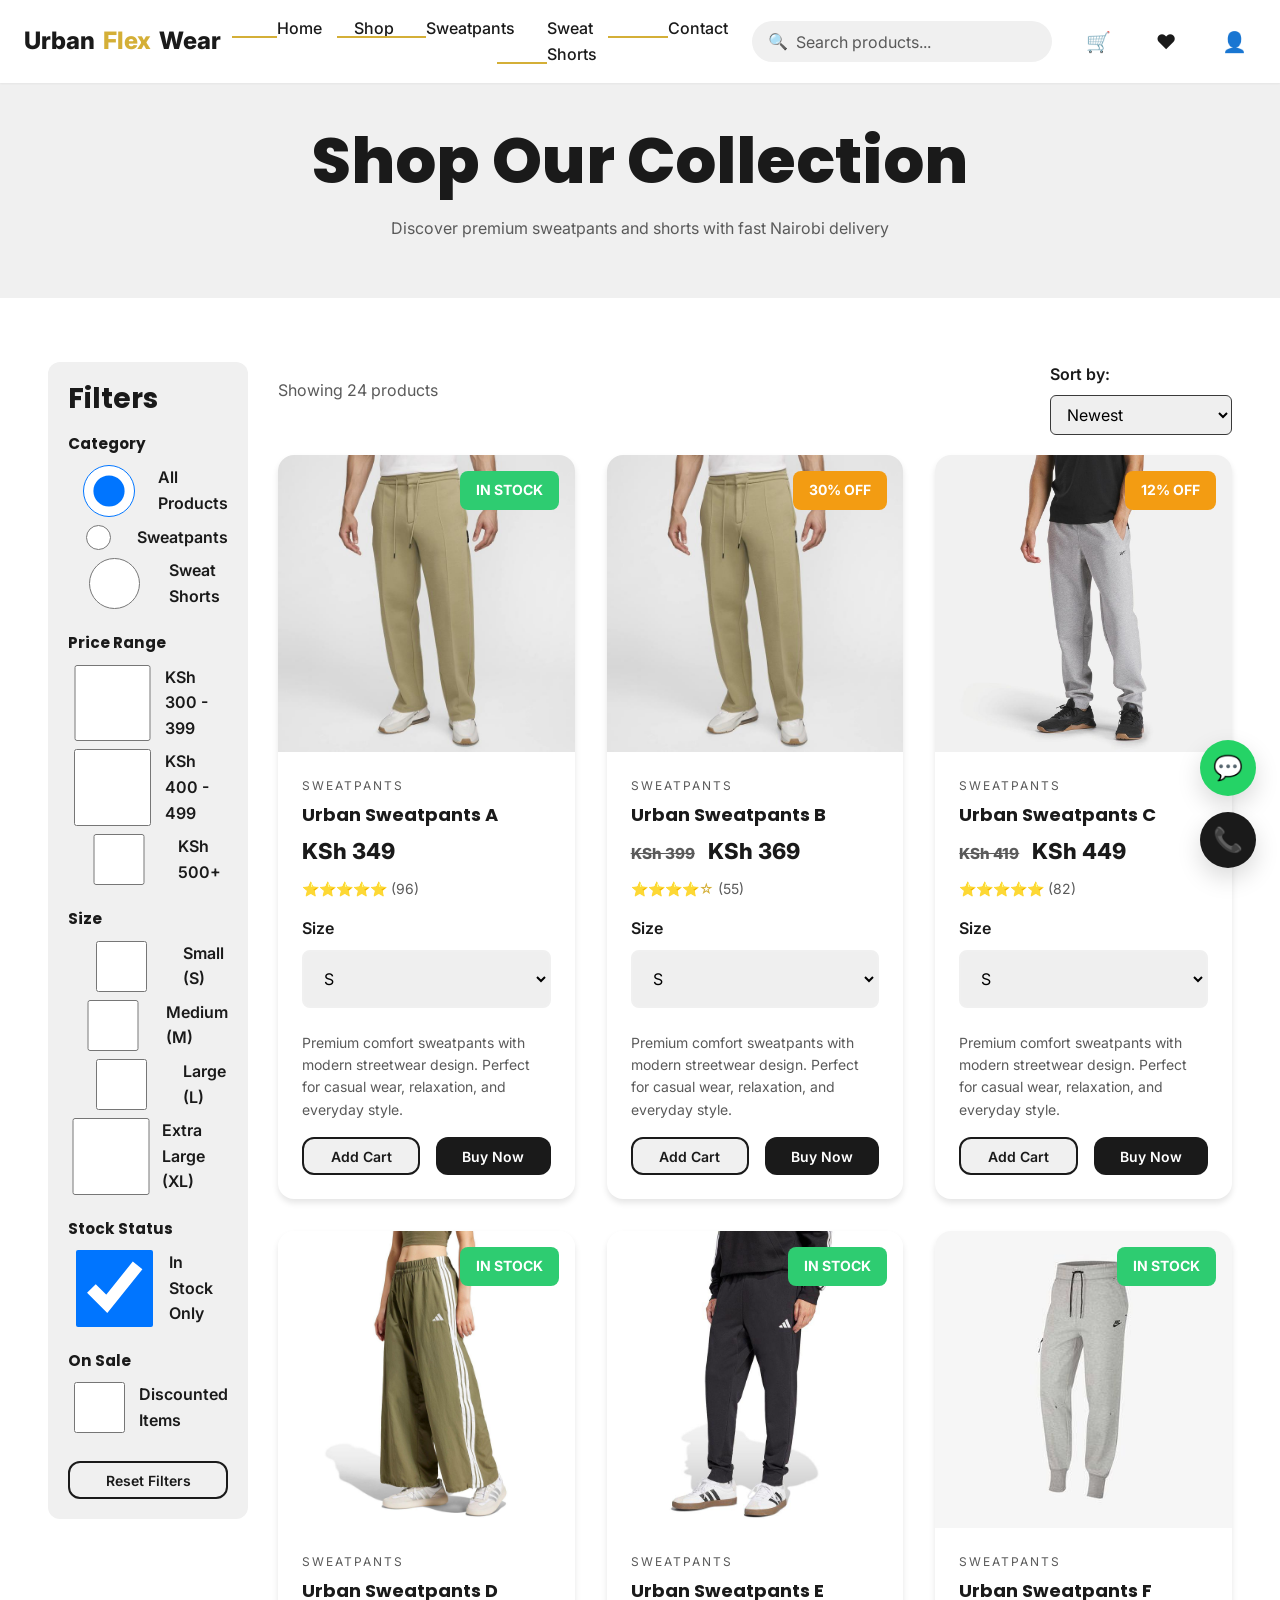
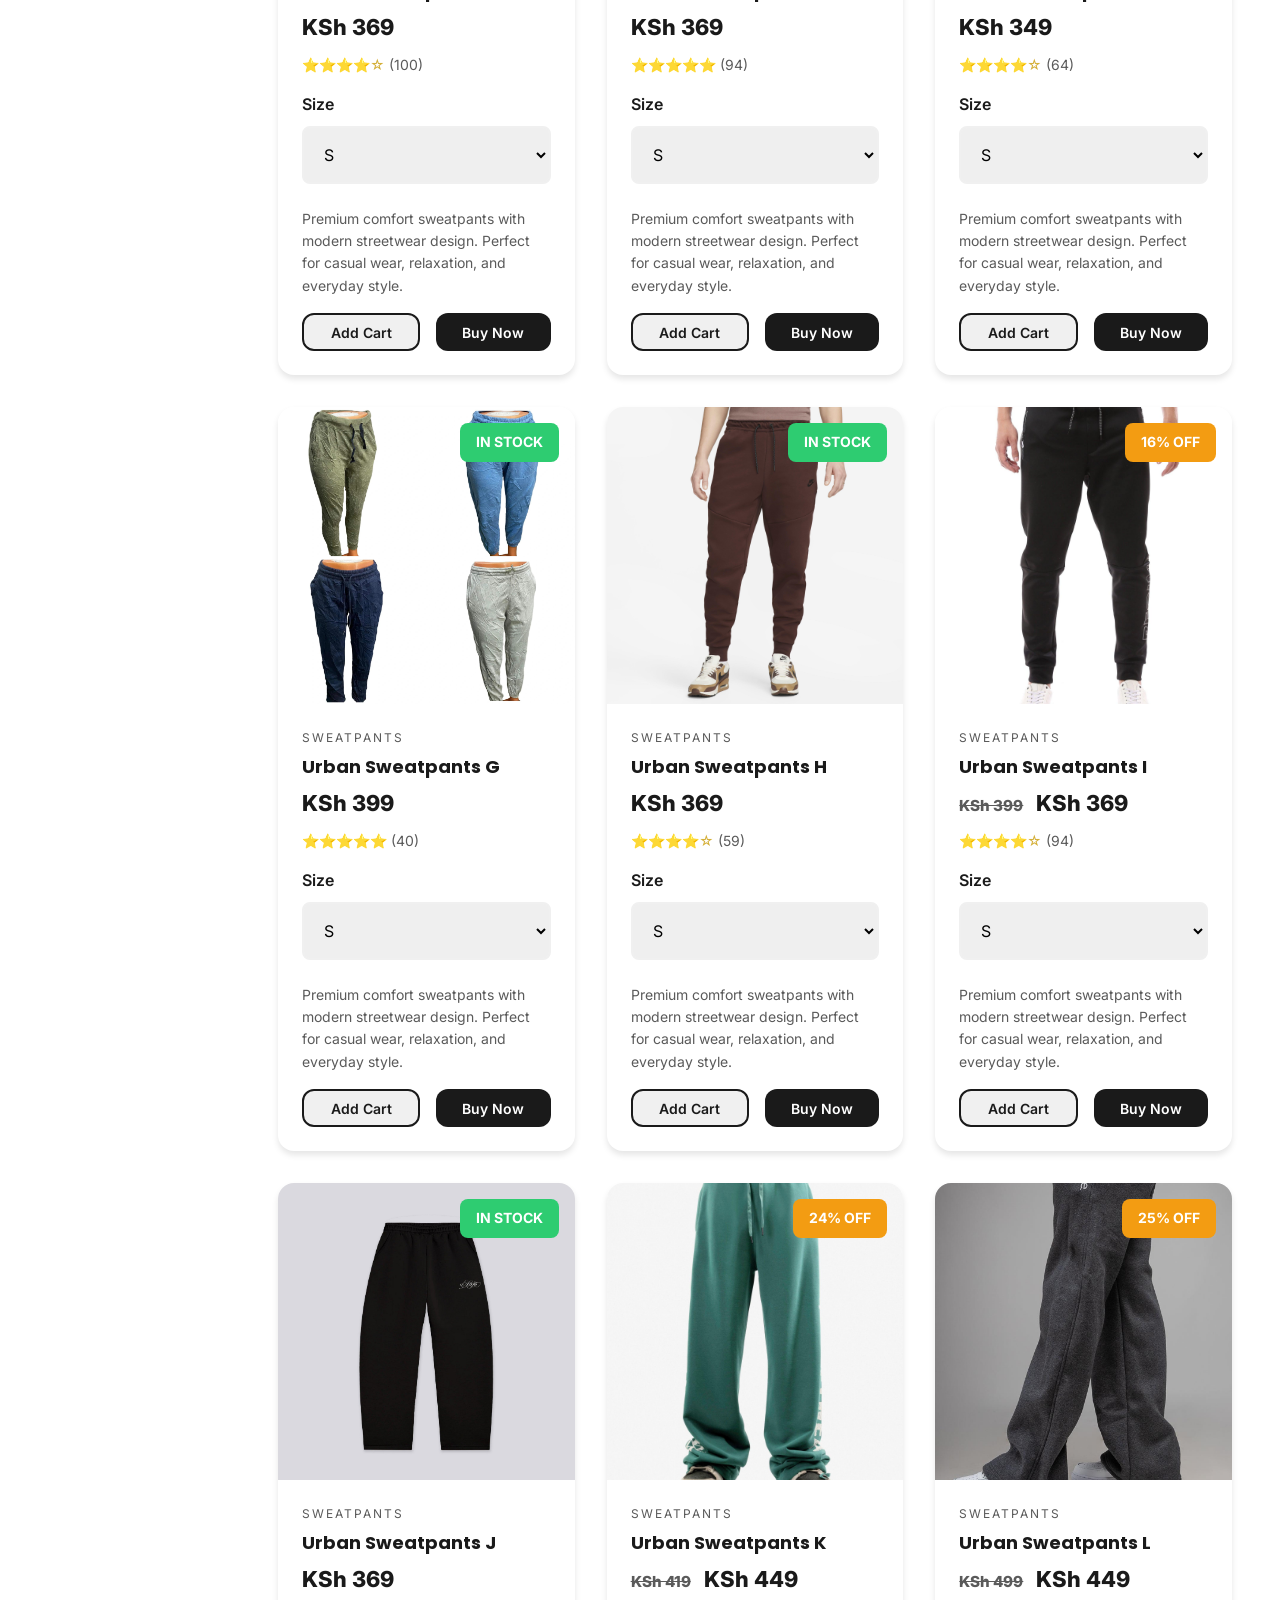
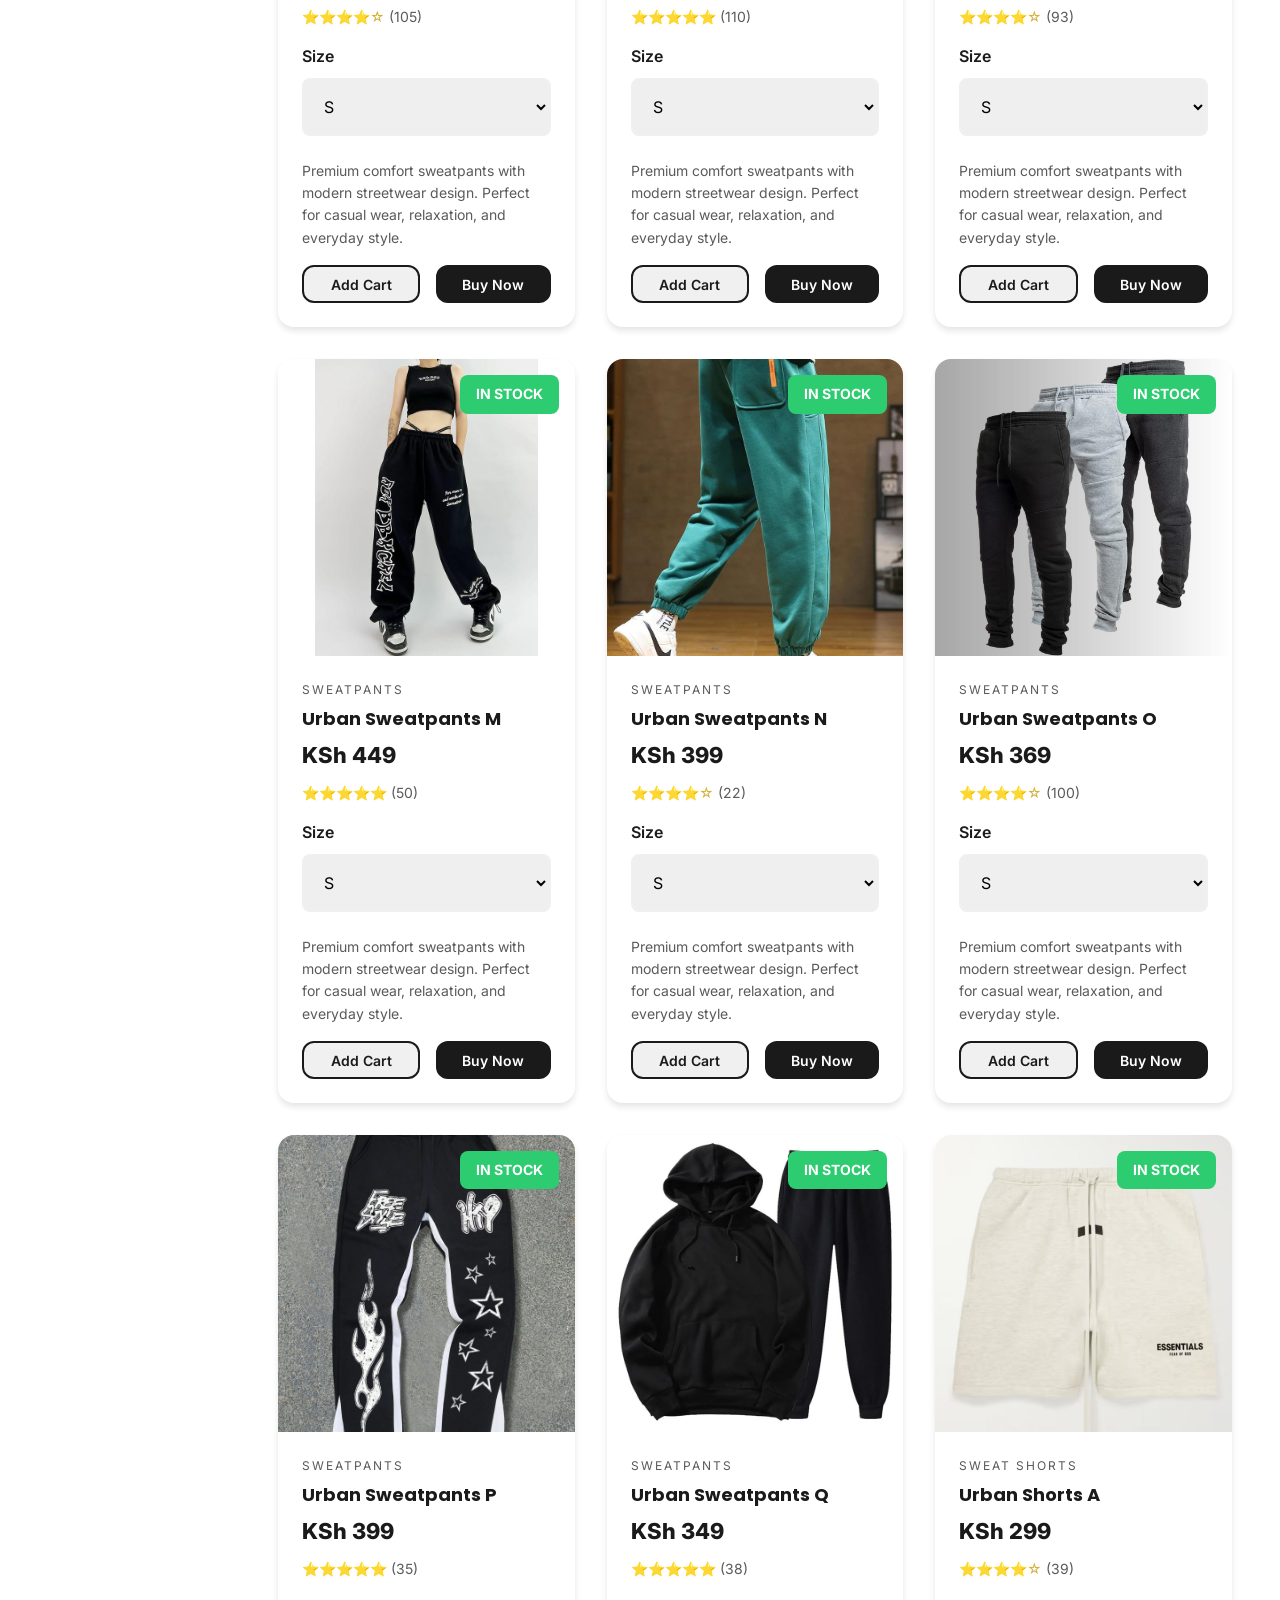
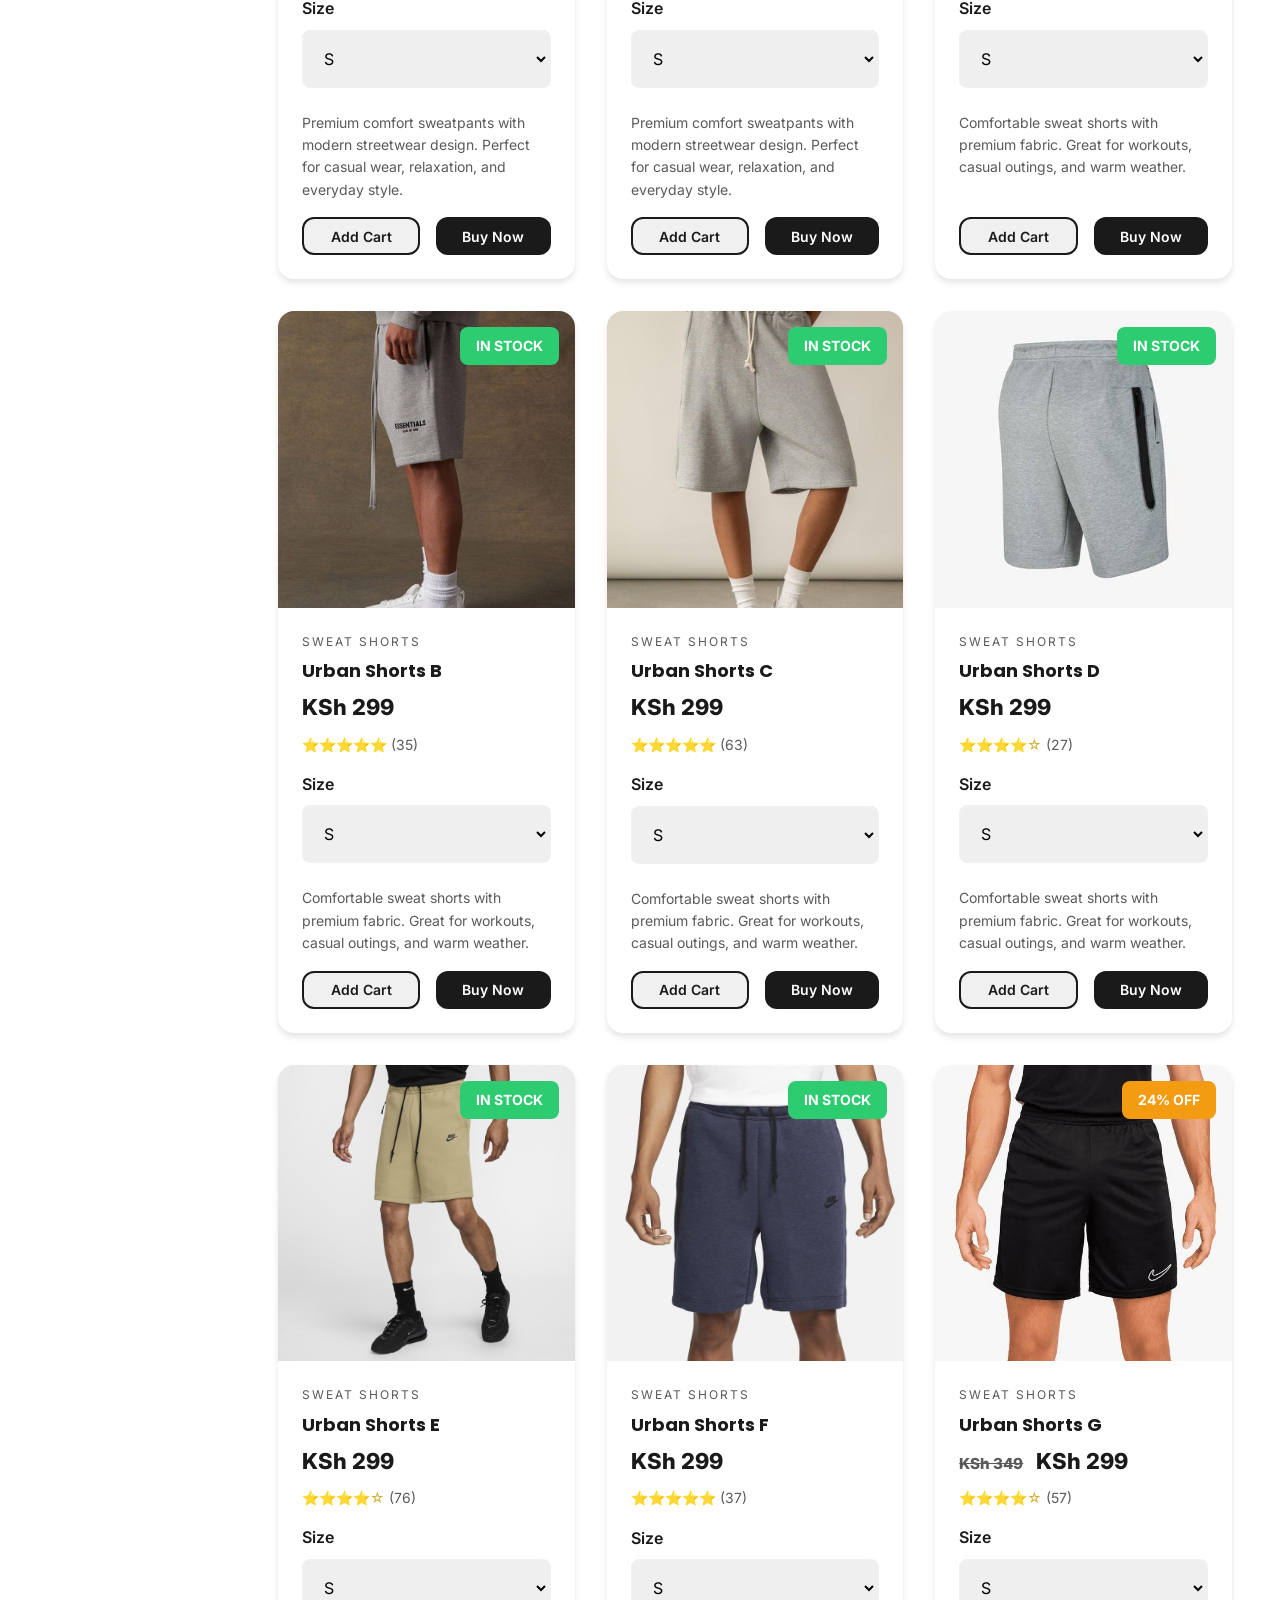
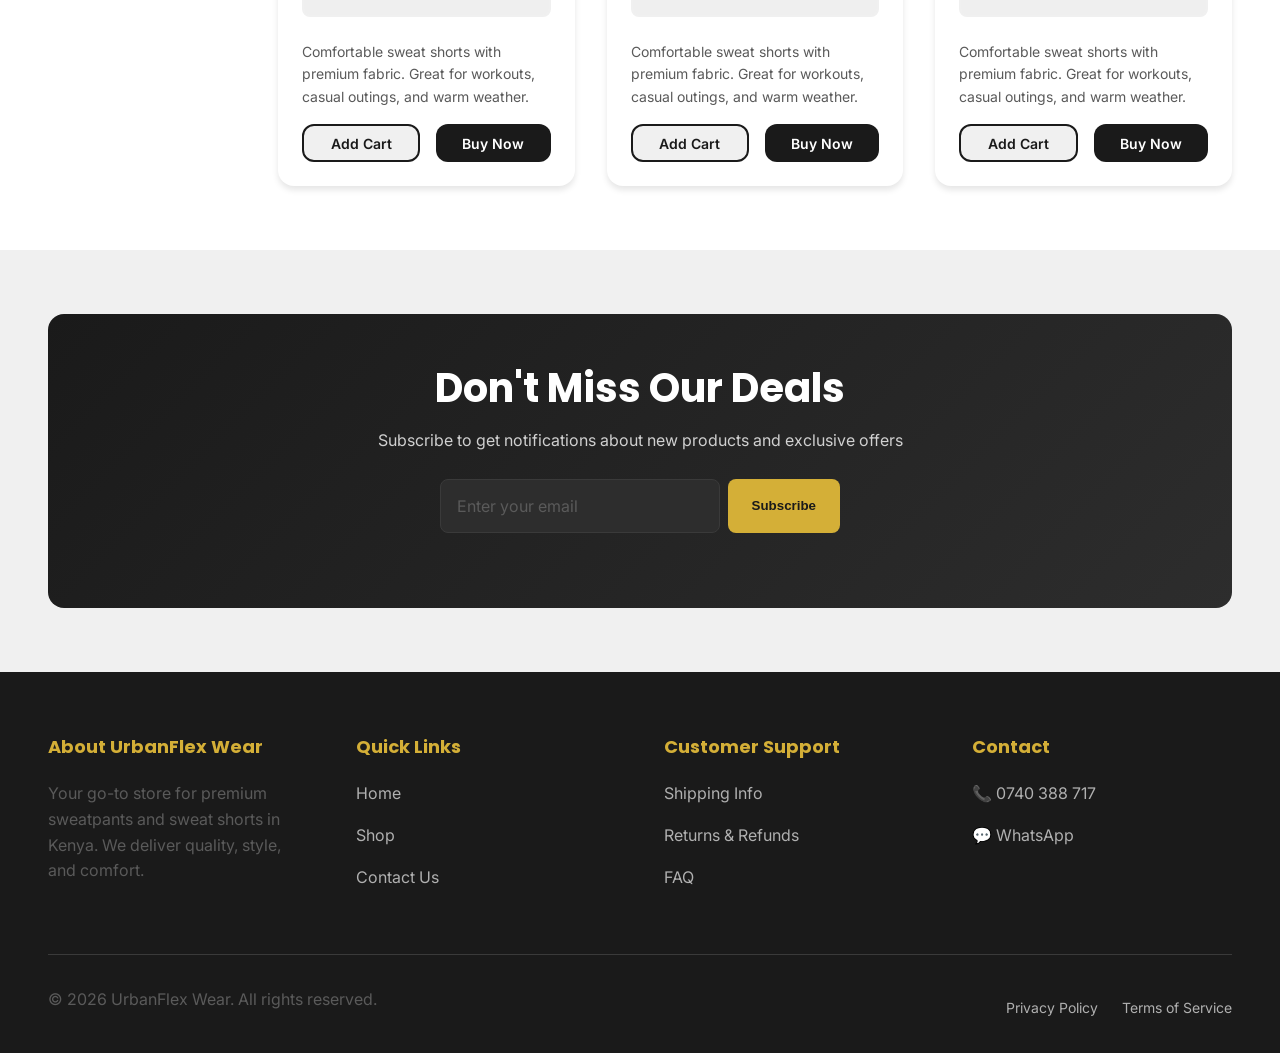
==== shop.html @ 881dc5fa "Add files via upload" ====
<!DOCTYPE html>
<html lang="en">
<head>
    <meta charset="UTF-8">
    <meta name="viewport" content="width=device-width, initial-scale=1.0">
    <title>Shop - Sweatpants & Shorts | UrbanFlex Wear Kenya</title>
    <meta name="description" content="Browse our complete collection of sweatpants and sweat shorts. Filter by category, size, and price. Fast delivery in Kenya.">
    <meta name="keywords" content="buy sweatpants Kenya, sweat shorts shop, streetwear collection, affordable clothing Kenya">
    <link rel="stylesheet" href="assets/css/main.css">
    <link rel="canonical" href="https://urbanflexwear.com/shop">
</head>
<body>
    <!-- Navigation -->
    <nav>
        <div class="navbar">
            <a href="index.html" class="logo">Urban<span>Flex</span> Wear</a>
            <ul class="nav-links">
                <li><a href="index.html">Home</a></li>
                <li><a href="shop.html" class="active">Shop</a></li>
                <li><a href="shop.html?category=sweatpants">Sweatpants</a></li>
                <li><a href="shop.html?category=shorts">Sweat Shorts</a></li>
                <li><a href="contact.html">Contact</a></li>
            </ul>
            
            <div class="search-bar">
                <span>🔍</span>
                <input type="search" placeholder="Search products..." aria-label="Search products">
            </div>
            
            <div class="nav-icons">
                <div class="nav-icon cart-icon" title="Shopping Cart">
                    🛒
                    <span class="nav-badge" style="display: none;">0</span>
                </div>
                <div class="nav-icon">❤️</div>
                <div class="nav-icon">👤</div>
            </div>
            
            <div class="hamburger">
                <span></span>
                <span></span>
                <span></span>
            </div>
        </div>
    </nav>

    <!-- Shop Header -->
    <section style="background-color: var(--light-grey); padding: 40px 0; text-align: center;">
        <div class="container">
            <h1>Shop Our Collection</h1>
            <p style="margin-top: 10px; color: var(--medium-grey);">Discover premium sweatpants and shorts with fast Nairobi delivery</p>
        </div>
    </section>

    <!-- Shop Content -->
    <section class="section">
        <div class="container">
            <div style="display: grid; grid-template-columns: 200px 1fr; gap: 30px;">
                <!-- Filters Sidebar -->
                <aside style="background-color: var(--light-grey); padding: 20px; border-radius: 12px; height: fit-content; position: sticky; top: 80px;">
                    <h3 style="margin-bottom: 20px;">Filters</h3>

                    <!-- Category Filter -->
                    <div style="margin-bottom: 25px;">
                        <h4 style="font-size: 0.95rem; margin-bottom: 12px;">Category</h4>
                        <label style="display: flex; margin-bottom: 8px; cursor: pointer;">
                            <input type="radio" name="category" value="all" checked> 
                            <span style="margin-left: 8px;">All Products</span>
                        </label>
                        <label style="display: flex; margin-bottom: 8px; cursor: pointer;">
                            <input type="radio" name="category" value="sweatpants"> 
                            <span style="margin-left: 8px;">Sweatpants</span>
                        </label>
                        <label style="display: flex; cursor: pointer;">
                            <input type="radio" name="category" value="shorts"> 
                            <span style="margin-left: 8px;">Sweat Shorts</span>
                        </label>
                    </div>

                    <!-- Price Filter -->
                    <div style="margin-bottom: 25px;">
                        <h4 style="font-size: 0.95rem; margin-bottom: 12px;">Price Range</h4>
                        <label style="display: flex; margin-bottom: 8px; cursor: pointer;">
                            <input type="checkbox" name="price" value="300-399"> 
                            <span style="margin-left: 8px;">KSh 300 - 399</span>
                        </label>
                        <label style="display: flex; margin-bottom: 8px; cursor: pointer;">
                            <input type="checkbox" name="price" value="400-499"> 
                            <span style="margin-left: 8px;">KSh 400 - 499</span>
                        </label>
                        <label style="display: flex; cursor: pointer;">
                            <input type="checkbox" name="price" value="500+"> 
                            <span style="margin-left: 8px;">KSh 500+</span>
                        </label>
                    </div>

                    <!-- Size Filter -->
                    <div style="margin-bottom: 25px;">
                        <h4 style="font-size: 0.95rem; margin-bottom: 12px;">Size</h4>
                        <label style="display: flex; margin-bottom: 8px; cursor: pointer;">
                            <input type="checkbox" name="size" value="S"> 
                            <span style="margin-left: 8px;">Small (S)</span>
                        </label>
                        <label style="display: flex; margin-bottom: 8px; cursor: pointer;">
                            <input type="checkbox" name="size" value="M"> 
                            <span style="margin-left: 8px;">Medium (M)</span>
                        </label>
                        <label style="display: flex; margin-bottom: 8px; cursor: pointer;">
                            <input type="checkbox" name="size" value="L"> 
                            <span style="margin-left: 8px;">Large (L)</span>
                        </label>
                        <label style="display: flex; cursor: pointer;">
                            <input type="checkbox" name="size" value="XL"> 
                            <span style="margin-left: 8px;">Extra Large (XL)</span>
                        </label>
                    </div>

                    <!-- Stock Filter -->
                    <div style="margin-bottom: 25px;">
                        <h4 style="font-size: 0.95rem; margin-bottom: 12px;">Stock Status</h4>
                        <label style="display: flex; cursor: pointer;">
                            <input type="checkbox" name="stock" value="in-stock" checked> 
                            <span style="margin-left: 8px;">In Stock Only</span>
                        </label>
                    </div>

                    <!-- Discount Filter -->
                    <div>
                        <h4 style="font-size: 0.95rem; margin-bottom: 12px;">On Sale</h4>
                        <label style="display: flex; cursor: pointer;">
                            <input type="checkbox" name="discount" value="on-sale"> 
                            <span style="margin-left: 8px;">Discounted Items</span>
                        </label>
                    </div>

                    <button onclick="resetFilters()" class="btn btn-secondary btn-small" style="width: 100%; margin-top: 20px;">Reset Filters</button>
                </aside>

                <!-- Products Grid -->
                <div>
                    <!-- Sort Options -->
                    <div style="display: flex; justify-content: space-between; align-items: center; margin-bottom: 20px; flex-wrap: wrap; gap: 15px;">
                        <div>
                            <p id="product-count" style="color: var(--medium-grey);">Showing all products</p>
                        </div>
                        <div>
                            <label style="margin-right: 10px;">Sort by:</label>
                            <select onchange="sortProducts(this.value)" style="padding: 8px 12px; border: 1px solid var(--dark-grey); border-radius: 6px;">
                                <option value="newest">Newest</option>
                                <option value="price-low">Price: Low to High</option>
                                <option value="price-high">Price: High to Low</option>
                                <option value="popular">Most Popular</option>
                                <option value="rating">Top Rated</option>
                            </select>
                        </div>
                    </div>

                    <!-- Products Display -->
                    <div id="products-grid" class="grid grid-3"></div>
                </div>
            </div>
        </div>
    </section>

    <!-- Newsletter Section -->
    <section class="section" style="background-color: var(--light-grey);">
        <div class="container">
            <div style="background: linear-gradient(135deg, #1a1a1a 0%, #2d2d2d 100%); color: white; padding: 50px; border-radius: 16px; text-align: center;">
                <h2>Don't Miss Our Deals</h2>
                <p style="color: #d0d0d0; margin-top: 10px;">Subscribe to get notifications about new products and exclusive offers</p>
                <form class="newsletter-form" style="max-width: 400px; margin: 25px auto;" onsubmit="handleNewsletterShop(event)">
                    <input type="email" placeholder="Enter your email" required>
                    <button type="submit">Subscribe</button>
                </form>
            </div>
        </div>
    </section>

    <!-- Footer -->
    <footer>
        <div class="container">
            <div class="footer-content">
                <div class="footer-section">
                    <h4>About UrbanFlex Wear</h4>
                    <p>Your go-to store for premium sweatpants and sweat shorts in Kenya. We deliver quality, style, and comfort.</p>
                </div>
                <div class="footer-section">
                    <h4>Quick Links</h4>
                    <ul>
                        <li><a href="index.html">Home</a></li>
                        <li><a href="shop.html">Shop</a></li>
                        <li><a href="contact.html">Contact Us</a></li>
                    </ul>
                </div>
                <div class="footer-section">
                    <h4>Customer Support</h4>
                    <ul>
                        <li><a href="#">Shipping Info</a></li>
                        <li><a href="#">Returns & Refunds</a></li>
                        <li><a href="#">FAQ</a></li>
                    </ul>
                </div>
                <div class="footer-section">
                    <h4>Contact</h4>
                    <p><a href="tel:+254740388717">📞 0740 388 717</a></p>
                    <p><a href="https://wa.me/254740388717">💬 WhatsApp</a></p>
                </div>
            </div>

            <div class="footer-bottom">
                <p>&copy; 2026 UrbanFlex Wear. All rights reserved.</p>
                <div class="footer-links">
                    <a href="#">Privacy Policy</a>
                    <a href="#">Terms of Service</a>
                </div>
            </div>
        </div>
    </footer>

    <!-- Floating Buttons -->
    <div class="floating-buttons">
        <a href="https://wa.me/254740388717?text=Hi UrbanFlex Wear!" class="floating-btn floating-btn-whatsapp" title="Chat on WhatsApp">💬</a>
        <a href="tel:+254740388717" class="floating-btn floating-btn-call" title="Call Us">📞</a>
    </div>

    <script src="assets/js/app.js"></script>
    <script src="assets/js/shop.js"></script>
</body>
</html>
---- assets/css/main.css ----
/* ====================================
   UrbanFlex Wear - Main Stylesheet
   ==================================== */

@import url('https://fonts.googleapis.com/css2?family=Inter:wght@400;500;600;700;800&family=Poppins:wght@400;500;600;700;800&display=swap');

:root {
    /* Colors */
    --primary-black: #1a1a1a;
    --secondary-black: #2d2d2d;
    --accent-black: #0a0a0a;
    --dark-grey: #3a3a3a;
    --medium-grey: #5a5a5a;
    --light-grey: #f0f0f0;
    --white: #ffffff;
    --accent-gold: #d4af37;
    --success-green: #2ecc71;
    --error-red: #e74c3c;
    --warning-orange: #f39c12;
    
    /* Spacing */
    --spacing-xs: 0.25rem;
    --spacing-sm: 0.5rem;
    --spacing-md: 1rem;
    --spacing-lg: 1.5rem;
    --spacing-xl: 2rem;
    --spacing-2xl: 3rem;
    --spacing-3xl: 4rem;
    
    /* Border Radius */
    --radius-sm: 4px;
    --radius-md: 8px;
    --radius-lg: 12px;
    --radius-xl: 16px;
    --radius-full: 9999px;
    
    /* Transitions */
    --transition-fast: 150ms cubic-bezier(0.4, 0, 0.2, 1);
    --transition-normal: 300ms cubic-bezier(0.4, 0, 0.2, 1);
    --transition-slow: 500ms cubic-bezier(0.4, 0, 0.2, 1);
    
    /* Shadows */
    --shadow-sm: 0 1px 2px rgba(0, 0, 0, 0.05);
    --shadow-md: 0 4px 6px rgba(0, 0, 0, 0.1);
    --shadow-lg: 0 10px 25px rgba(0, 0, 0, 0.15);
    --shadow-xl: 0 20px 40px rgba(0, 0, 0, 0.2);
}

/* ====================================
   Global Styles
   ==================================== */

* {
    margin: 0;
    padding: 0;
    box-sizing: border-box;
}

html {
    scroll-behavior: smooth;
    font-size: 16px;
}

body {
    font-family: 'Inter', sans-serif;
    color: var(--primary-black);
    background-color: var(--white);
    line-height: 1.6;
    overflow-x: hidden;
}

/* ====================================
   Typography
   ==================================== */

h1, h2, h3, h4, h5, h6 {
    font-family: 'Poppins', sans-serif;
    font-weight: 700;
    line-height: 1.2;
    margin-bottom: var(--spacing-md);
}

h1 {
    font-size: clamp(2rem, 5vw, 4rem);
    font-weight: 800;
}

h2 {
    font-size: clamp(1.75rem, 4vw, 2.5rem);
}

h3 {
    font-size: clamp(1.25rem, 3vw, 1.75rem);
}

h4 {
    font-size: 1.125rem;
}

p {
    margin-bottom: var(--spacing-md);
    color: var(--medium-grey);
}

a {
    color: var(--primary-black);
    text-decoration: none;
    transition: color var(--transition-fast);
}

a:hover {
    color: var(--accent-gold);
}

/* ====================================
   Buttons
   ==================================== */

.btn {
    display: inline-flex;
    align-items: center;
    justify-content: center;
    gap: var(--spacing-sm);
    padding: var(--spacing-md) var(--spacing-lg);
    border: none;
    border-radius: var(--radius-lg);
    font-family: inherit;
    font-size: 0.95rem;
    font-weight: 600;
    cursor: pointer;
    transition: all var(--transition-normal);
    text-decoration: none;
    white-space: nowrap;
    min-height: 44px;
}

.btn-primary {
    background-color: var(--primary-black);
    color: var(--white);
}

.btn-primary:hover {
    background-color: var(--accent-black);
    transform: translateY(-2px);
    box-shadow: var(--shadow-lg);
}

.btn-secondary {
    background-color: var(--light-grey);
    color: var(--primary-black);
    border: 2px solid var(--primary-black);
}

.btn-secondary:hover {
    background-color: var(--primary-black);
    color: var(--white);
}

.btn-outline {
    background-color: transparent;
    color: var(--primary-black);
    border: 2px solid var(--primary-black);
}

.btn-outline:hover {
    background-color: var(--primary-black);
    color: var(--white);
}

.btn-success {
    background-color: var(--success-green);
    color: var(--white);
}

.btn-success:hover {
    background-color: #27ae60;
    transform: translateY(-2px);
}

.btn-small {
    padding: var(--spacing-sm) var(--spacing-md);
    font-size: 0.875rem;
    min-height: 38px;
}

.btn-large {
    padding: var(--spacing-lg) var(--spacing-2xl);
    font-size: 1rem;
    min-height: 48px;
}

.btn:disabled {
    opacity: 0.5;
    cursor: not-allowed;
    transform: none !important;
}

/* ====================================
   Forms
   ==================================== */

.form-group {
    margin-bottom: var(--spacing-lg);
}

label {
    display: block;
    margin-bottom: var(--spacing-sm);
    font-weight: 600;
    color: var(--primary-black);
}

input, select, textarea {
    width: 100%;
    padding: var(--spacing-md);
    border: 2px solid var(--light-grey);
    border-radius: var(--radius-md);
    font-family: inherit;
    font-size: 1rem;
    transition: border-color var(--transition-fast);
}

input:focus, select:focus, textarea:focus {
    outline: none;
    border-color: var(--primary-black);
    box-shadow: 0 0 0 3px rgba(26, 26, 26, 0.1);
}

input::placeholder {
    color: var(--medium-grey);
}

/* ====================================
   Navigation
   ==================================== */

nav {
    background-color: var(--white);
    box-shadow: var(--shadow-sm);
    position: sticky;
    top: 0;
    z-index: 100;
}

.navbar {
    display: flex;
    align-items: center;
    justify-content: space-between;
    max-width: 1400px;
    margin: 0 auto;
    padding: var(--spacing-md) var(--spacing-lg);
    gap: var(--spacing-lg);
    position: relative;
}

.logo {
    font-size: 1.5rem;
    font-weight: 800;
    color: var(--primary-black);
    display: flex;
    align-items: center;
    gap: var(--spacing-sm);
    transition: transform var(--transition-fast);
}

.logo:hover {
    transform: scale(1.05);
}

.logo span {
    color: var(--accent-gold);
}

.nav-links {
    display: flex;
    gap: var(--spacing-xl);
    list-style: none;
    flex: 1;
    margin-left: var(--spacing-xl);
}

.nav-links a {
    font-weight: 500;
    position: relative;
    overflow: hidden;
}

.nav-links a::after {
    content: '';
    position: absolute;
    bottom: 0;
    left: -100%;
    width: 100%;
    height: 2px;
    background-color: var(--accent-gold);
    transition: left var(--transition-normal);
}

.nav-links a:hover::after,
.nav-links a.active::after {
    left: 0;
}

.nav-icons {
    display: flex;
    align-items: center;
    gap: var(--spacing-lg);
}

.nav-icon {
    position: relative;
    cursor: pointer;
    font-size: 1.25rem;
    display: flex;
    align-items: center;
    justify-content: center;
    width: 44px;
    height: 44px;
    border-radius: var(--radius-lg);
    transition: background-color var(--transition-fast);
}

.nav-icon:hover {
    background-color: var(--light-grey);
}

.nav-badge {
    position: absolute;
    top: -5px;
    right: -5px;
    background-color: var(--error-red);
    color: var(--white);
    font-size: 0.75rem;
    width: 20px;
    height: 20px;
    border-radius: 50%;
    display: flex;
    align-items: center;
    justify-content: center;
    font-weight: 700;
}

.search-bar {
    display: flex;
    align-items: center;
    background-color: var(--light-grey);
    border-radius: var(--radius-full);
    padding: var(--spacing-sm) var(--spacing-md);
    flex: 1;
    max-width: 300px;
    transition: background-color var(--transition-fast);
}

.search-bar:focus-within {
    background-color: #e8e8e8;
}

.search-bar input {
    background: none;
    border: none;
    flex: 1;
    padding: 0;
    margin-left: var(--spacing-sm);
}

.search-bar input:focus {
    box-shadow: none;
}

.hamburger {
    display: none;
    flex-direction: column;
    gap: 4px;
    cursor: pointer;
}

.hamburger span {
    width: 25px;
    height: 3px;
    background-color: var(--primary-black);
    border-radius: var(--radius-sm);
    transition: all var(--transition-normal);
}

.hamburger.active span:nth-child(1) {
    transform: rotate(45deg) translate(8px, 8px);
}

.hamburger.active span:nth-child(2) {
    opacity: 0;
}

.hamburger.active span:nth-child(3) {
    transform: rotate(-45deg) translate(8px, -8px);
}

/* ====================================
   Hero Section
   ==================================== */

.hero {
    background: linear-gradient(135deg, var(--primary-black) 0%, var(--secondary-black) 100%);
    color: var(--white);
    padding: var(--spacing-3xl) var(--spacing-lg);
    min-height: 600px;
    display: flex;
    align-items: center;
    justify-content: center;
    position: relative;
    overflow: hidden;
}

.hero::before {
    content: '';
    position: absolute;
    top: 0;
    left: 0;
    right: 0;
    bottom: 0;
    background: url('data:image/svg+xml,<svg xmlns="http://www.w3.org/2000/svg" viewBox="0 0 1200 600"><defs><pattern id="grid" width="40" height="40" patternUnits="userSpaceOnUse"><path d="M 40 0 L 0 0 0 40" fill="none" stroke="%23ffffff" stroke-width="0.5" opacity="0.1"/></pattern></defs><rect width="1200" height="600" fill="none"/><rect width="1200" height="600" fill="url(%23grid)"/></svg>');
    opacity: 0.1;
}

.hero-content {
    max-width: 800px;
    text-align: center;
    z-index: 2;
    animation: fadeInUp 0.8s ease-out;
}

.hero h1 {
    font-size: clamp(2.5rem, 6vw, 4.5rem);
    margin-bottom: var(--spacing-lg);
    color: var(--white);
}

.hero .accent {
    color: var(--accent-gold);
}

.hero p {
    font-size: 1.25rem;
    margin-bottom: var(--spacing-2xl);
    color: #d0d0d0;
}

.hero-buttons {
    display: flex;
    gap: var(--spacing-lg);
    justify-content: center;
    flex-wrap: wrap;
}

/* ====================================
   Container & Layout
   ==================================== */

.container {
    max-width: 1400px;
    margin: 0 auto;
    padding: 0 var(--spacing-lg);
}

.section {
    padding: var(--spacing-3xl) var(--spacing-lg);
}

.section-title {
    text-align: center;
    margin-bottom: var(--spacing-3xl);
}

.section-title h2 {
    position: relative;
    display: inline-block;
}

.section-title h2::after {
    content: '';
    position: absolute;
    bottom: -10px;
    left: 50%;
    transform: translateX(-50%);
    width: 60px;
    height: 4px;
    background-color: var(--accent-gold);
    border-radius: var(--radius-full);
}

.grid {
    display: grid;
    gap: var(--spacing-xl);
}

.grid-2 {
    grid-template-columns: repeat(auto-fit, minmax(300px, 1fr));
}

.grid-3 {
    grid-template-columns: repeat(auto-fit, minmax(280px, 1fr));
}

.grid-4 {
    grid-template-columns: repeat(auto-fit, minmax(250px, 1fr));
}

/* ====================================
   Product Card
   ==================================== */

.product-card {
    background-color: var(--white);
    border-radius: var(--radius-xl);
    overflow: hidden;
    transition: all var(--transition-normal);
    box-shadow: var(--shadow-md);
    display: flex;
    flex-direction: column;
    height: 100%;
}

.product-card:hover {
    transform: translateY(-8px);
    box-shadow: var(--shadow-xl);
}

.product-image-container {
    position: relative;
    width: 100%;
    aspect-ratio: 1;
    overflow: hidden;
    background-color: var(--light-grey);
}

.product-image {
    width: 100%;
    height: 100%;
    object-fit: cover;
    transition: transform var(--transition-normal);
}

.product-card:hover .product-image {
    transform: scale(1.1);
}

.product-badge {
    position: absolute;
    top: var(--spacing-md);
    right: var(--spacing-md);
    background-color: var(--error-red);
    color: var(--white);
    padding: var(--spacing-sm) var(--spacing-md);
    border-radius: var(--radius-md);
    font-weight: 700;
    font-size: 0.875rem;
    animation: slideInRight 0.5s ease-out;
}

.product-badge.discount {
    background-color: var(--warning-orange);
}

.product-badge.in-stock {
    background-color: var(--success-green);
}

.product-info {
    padding: var(--spacing-lg);
    flex: 1;
    display: flex;
    flex-direction: column;
}

.product-category {
    font-size: 0.75rem;
    text-transform: uppercase;
    letter-spacing: 2px;
    color: var(--medium-grey);
    margin-bottom: var(--spacing-sm);
}

.product-name {
    font-size: 1.125rem;
    font-weight: 700;
    margin-bottom: var(--spacing-sm);
    line-height: 1.3;
}

.product-price {
    font-size: 1.375rem;
    font-weight: 800;
    color: var(--primary-black);
    margin-bottom: var(--spacing-sm);
}

.product-price .original {
    text-decoration: line-through;
    font-size: 0.95rem;
    color: var(--medium-grey);
    margin-right: var(--spacing-sm);
}

.product-rating {
    display: flex;
    gap: var(--spacing-xs);
    margin-bottom: var(--spacing-md);
}

.star {
    color: var(--accent-gold);
    font-size: 0.875rem;
}

.product-actions {
    display: flex;
    gap: var(--spacing-md);
    margin-top: auto;
}

.product-actions .btn {
    flex: 1;
}

.btn-add-cart {
    background-color: var(--light-grey);
    color: var(--primary-black);
    border: 2px solid var(--primary-black);
}

.btn-add-cart:hover {
    background-color: var(--primary-black);
    color: var(--white);
}

.btn-buy-now {
    flex: 1;
}

/* ====================================
   Featured Section
   ==================================== */

.featured {
    background-color: var(--light-grey);
}

.featured-banner {
    background: linear-gradient(135deg, #1a1a1a 0%, #2d2d2d 100%);
    color: var(--white);
    padding: var(--spacing-3xl) var(--spacing-lg);
    margin-bottom: var(--spacing-2xl);
    border-radius: var(--radius-lg);
    text-align: center;
}

.featured-banner h3 {
    color: var(--accent-gold);
    margin-bottom: var(--spacing-md);
}

/* ====================================
   Cart
   ==================================== */

.cart-container {
    display: grid;
    grid-template-columns: 1fr 350px;
    gap: var(--spacing-2xl);
    margin-top: var(--spacing-2xl);
}

.cart-items {
    display: flex;
    flex-direction: column;
    gap: var(--spacing-lg);
}

.cart-item {
    display: grid;
    grid-template-columns: 120px 1fr auto;
    gap: var(--spacing-lg);
    align-items: center;
    padding: var(--spacing-lg);
    background-color: var(--light-grey);
    border-radius: var(--radius-lg);
    transition: all var(--transition-normal);
}

.cart-item:hover {
    box-shadow: var(--shadow-md);
}

.cart-item-image {
    width: 120px;
    height: 120px;
    border-radius: var(--radius-md);
    object-fit: cover;
    background-color: var(--white);
}

.cart-item-details {
    display: flex;
    flex-direction: column;
    gap: var(--spacing-sm);
}

.cart-item-price {
    font-size: 1.25rem;
    font-weight: 700;
}

.cart-item-controls {
    display: flex;
    align-items: center;
    gap: var(--spacing-sm);
}

.cart-item-controls button {
    width: 32px;
    height: 32px;
    border: 1px solid var(--dark-grey);
    background-color: var(--white);
    border-radius: var(--radius-md);
    cursor: pointer;
    transition: all var(--transition-fast);
    font-weight: 600;
}

.cart-item-controls button:hover {
    background-color: var(--primary-black);
    color: var(--white);
}

.cart-summary {
    position: sticky;
    top: 100px;
    background-color: var(--light-grey);
    padding: var(--spacing-xl);
    border-radius: var(--radius-lg);
    height: fit-content;
}

.summary-row {
    display: flex;
    justify-content: space-between;
    margin-bottom: var(--spacing-md);
    font-weight: 500;
}

.summary-row.total {
    border-top: 2px solid var(--dark-grey);
    padding-top: var(--spacing-md);
    font-size: 1.25rem;
    font-weight: 700;
    color: var(--primary-black);
}

.empty-cart {
    text-align: center;
    padding: var(--spacing-3xl) var(--spacing-lg);
}

.empty-cart-icon {
    font-size: 4rem;
    margin-bottom: var(--spacing-lg);
    opacity: 0.5;
}

/* ====================================
   Footer
   ==================================== */

footer {
    background-color: var(--primary-black);
    color: var(--white);
    padding: var(--spacing-3xl) var(--spacing-lg) var(--spacing-lg);
}

.footer-content {
    display: grid;
    grid-template-columns: repeat(auto-fit, minmax(250px, 1fr));
    gap: var(--spacing-2xl);
    margin-bottom: var(--spacing-2xl);
}

.footer-section h4 {
    color: var(--accent-gold);
    margin-bottom: var(--spacing-lg);
}

.footer-section ul {
    list-style: none;
}

.footer-section ul li {
    margin-bottom: var(--spacing-md);
}

.footer-section a {
    color: #b0b0b0;
    transition: color var(--transition-fast);
}

.footer-section a:hover {
    color: var(--accent-gold);
}

.newsletter {
    margin-bottom: var(--spacing-2xl);
}

.newsletter-form {
    display: flex;
    gap: var(--spacing-sm);
    margin-top: var(--spacing-md);
}

.newsletter-form input {
    flex: 1;
    padding: var(--spacing-md);
    background-color: var(--secondary-black);
    border: 1px solid var(--dark-grey);
    color: var(--white);
    border-radius: var(--radius-md);
}

.newsletter-form input::placeholder {
    color: var(--medium-grey);
}

.newsletter-form button {
    padding: var(--spacing-md) var(--spacing-lg);
    background-color: var(--accent-gold);
    color: var(--primary-black);
    border: none;
    border-radius: var(--radius-md);
    font-weight: 600;
    cursor: pointer;
    transition: all var(--transition-fast);
}

.newsletter-form button:hover {
    transform: translateY(-2px);
    box-shadow: var(--shadow-lg);
}

.footer-bottom {
    border-top: 1px solid var(--dark-grey);
    padding-top: var(--spacing-xl);
    display: flex;
    justify-content: space-between;
    align-items: center;
    flex-wrap: wrap;
    gap: var(--spacing-lg);
}

.footer-links {
    display: flex;
    gap: var(--spacing-lg);
    flex-wrap: wrap;
}

.footer-links a {
    font-size: 0.875rem;
    color: #b0b0b0;
}

.social-links {
    display: flex;
    gap: var(--spacing-md);
}

.social-links a {
    display: flex;
    align-items: center;
    justify-content: center;
    width: 40px;
    height: 40px;
    background-color: var(--secondary-black);
    border-radius: 50%;
    color: var(--accent-gold);
    transition: all var(--transition-fast);
}

.social-links a:hover {
    background-color: var(--accent-gold);
    color: var(--primary-black);
    transform: translateY(-3px);
}

/* ====================================
   Floating Buttons
   ==================================== */

.floating-buttons {
    position: fixed;
    bottom: var(--spacing-xl);
    right: var(--spacing-lg);
    display: flex;
    flex-direction: column;
    gap: var(--spacing-md);
    z-index: 50;
}

.floating-btn {
    width: 56px;
    height: 56px;
    border-radius: 50%;
    display: flex;
    align-items: center;
    justify-content: center;
    font-size: 1.5rem;
    text-decoration: none;
    transition: all var(--transition-normal);
    box-shadow: var(--shadow-lg);
    animation: scaleIn 0.5s ease-out;
}

.floating-btn-whatsapp {
    background-color: #25D366;
    color: var(--white);
}

.floating-btn-whatsapp:hover {
    transform: scale(1.15);
    box-shadow: var(--shadow-xl);
}

.floating-btn-call {
    background-color: var(--primary-black);
    color: var(--white);
}

.floating-btn-call:hover {
    transform: scale(1.15);
    box-shadow: var(--shadow-xl);
}

/* ====================================
   Animations
   ==================================== */

@keyframes fadeInUp {
    from {
        opacity: 0;
        transform: translateY(30px);
    }
    to {
        opacity: 1;
        transform: translateY(0);
    }
}

@keyframes slideInRight {
    from {
        opacity: 0;
        transform: translateX(20px);
    }
    to {
        opacity: 1;
        transform: translateX(0);
    }
}

@keyframes scaleIn {
    from {
        opacity: 0;
        transform: scale(0.5);
    }
    to {
        opacity: 1;
        transform: scale(1);
    }
}

@keyframes spin {
    from {
        transform: rotate(0deg);
    }
    to {
        transform: rotate(360deg);
    }
}

.loading {
    display: inline-block;
    width: 20px;
    height: 20px;
    border: 3px solid var(--light-grey);
    border-top-color: var(--primary-black);
    border-radius: 50%;
    animation: spin 0.8s linear infinite;
}

/* ====================================
   Utility Classes
   ==================================== */

.text-center {
    text-align: center;
}

.text-gold {
    color: var(--accent-gold);
}

.text-error {
    color: var(--error-red);
}

.text-success {
    color: var(--success-green);
}

.mt-xs { margin-top: var(--spacing-xs); }
.mt-sm { margin-top: var(--spacing-sm); }
.mt-md { margin-top: var(--spacing-md); }
.mt-lg { margin-top: var(--spacing-lg); }
.mt-xl { margin-top: var(--spacing-xl); }

.mb-xs { margin-bottom: var(--spacing-xs); }
.mb-sm { margin-bottom: var(--spacing-sm); }
.mb-md { margin-bottom: var(--spacing-md); }
.mb-lg { margin-bottom: var(--spacing-lg); }
.mb-xl { margin-bottom: var(--spacing-xl); }

.hidden {
    display: none !important;
}

.sr-only {
    position: absolute;
    width: 1px;
    height: 1px;
    padding: 0;
    margin: -1px;
    overflow: hidden;
    clip: rect(0, 0, 0, 0);
    white-space: nowrap;
    border-width: 0;
}

/* ====================================
   Responsive Design
   ==================================== */

@media (max-width: 1024px) {
    .grid-3 {
        grid-template-columns: repeat(auto-fit, minmax(220px, 1fr));
    }
    
    .grid-4 {
        grid-template-columns: repeat(auto-fit, minmax(200px, 1fr));
    }
    
    .cart-container {
        grid-template-columns: 1fr;
    }
    
    .cart-summary {
        position: static;
    }
}

@media (max-width: 768px) {
    .nav-links {
        display: none;
        flex-direction: column;
        position: absolute;
        top: 100%;
        left: 0;
        right: 0;
        width: 100%;
        background-color: var(--white);
        padding: var(--spacing-lg);
        gap: var(--spacing-md);
        box-shadow: 0 18px 45px rgba(0, 0, 0, 0.1);
        z-index: 1000;
    }
    
    .hamburger {
        display: flex;
    }

    .nav-links.active {
        display: flex;
    }
    
    .search-bar {
        display: none;
    }
    
    .grid-2 {
        grid-template-columns: 1fr;
    }
    
    .grid-3 {
        grid-template-columns: repeat(auto-fit, minmax(150px, 1fr));
    }
    
    .grid-4 {
        grid-template-columns: repeat(2, 1fr);
    }
    
    .cart-item {
        grid-template-columns: 100px 1fr;
    }
    
    .cart-item-image {
        width: 100px;
        height: 100px;
    }
    
    .hero-buttons {
        flex-direction: column;
    }
    
    .hero-buttons .btn {
        width: 100%;
    }
    
    .section {
        padding: var(--spacing-2xl) var(--spacing-md);
    }
    
    .floating-buttons {
        bottom: var(--spacing-md);
        right: var(--spacing-md);
    }
    
    .footer-content {
        grid-template-columns: repeat(2, 1fr);
    }
    
    .footer-bottom {
        flex-direction: column;
        text-align: center;
    }
}

@media (max-width: 480px) {
    :root {
        font-size: 14px;
    }
    
    .navbar {
        padding: var(--spacing-md);
    }
    
    .logo {
        font-size: 1.25rem;
    }
    
    .nav-icons {
        gap: var(--spacing-md);
    }
    
    .section {
        padding: var(--spacing-xl) var(--spacing-md);
    }
    
    .grid-3, .grid-4 {
        grid-template-columns: repeat(2, 1fr);
    }
    
    .product-card {
        border-radius: var(--radius-lg);
    }
    
    .btn {
        padding: var(--spacing-md) var(--spacing-lg);
        font-size: 0.875rem;
    }
    
    .cart-item {
        grid-template-columns: 1fr;
        text-align: center;
    }
    
    .cart-item-image {
        width: 100%;
        height: auto;
        aspect-ratio: 1;
    }
}

/* ====================================
   Modal & Overlay
   ==================================== */

.modal {
    display: none;
    position: fixed;
    top: 0;
    left: 0;
    right: 0;
    bottom: 0;
    background-color: rgba(0, 0, 0, 0.7);
    z-index: 200;
    align-items: center;
    justify-content: center;
    animation: fadeIn 0.3s ease-out;
}

.modal.active {
    display: flex;
}

.modal-content {
    background-color: var(--white);
    border-radius: var(--radius-xl);
    max-width: 600px;
    width: 90%;
    max-height: 90vh;
    overflow-y: auto;
    padding: var(--spacing-xl);
    animation: slideUp 0.3s ease-out;
}

.modal-header {
    display: flex;
    justify-content: space-between;
    align-items: center;
    margin-bottom: var(--spacing-lg);
    border-bottom: 1px solid var(--light-grey);
    padding-bottom: var(--spacing-lg);
}

.modal-header h2 {
    margin: 0;
}

.modal-close {
    background: none;
    border: none;
    font-size: 1.5rem;
    cursor: pointer;
    color: var(--medium-grey);
    transition: color var(--transition-fast);
}

.modal-close:hover {
    color: var(--primary-black);
}

@keyframes fadeIn {
    from {
        opacity: 0;
    }
    to {
        opacity: 1;
    }
}

@keyframes slideUp {
    from {
        transform: translateY(50px);
        opacity: 0;
    }
    to {
        transform: translateY(0);
        opacity: 1;
    }
}
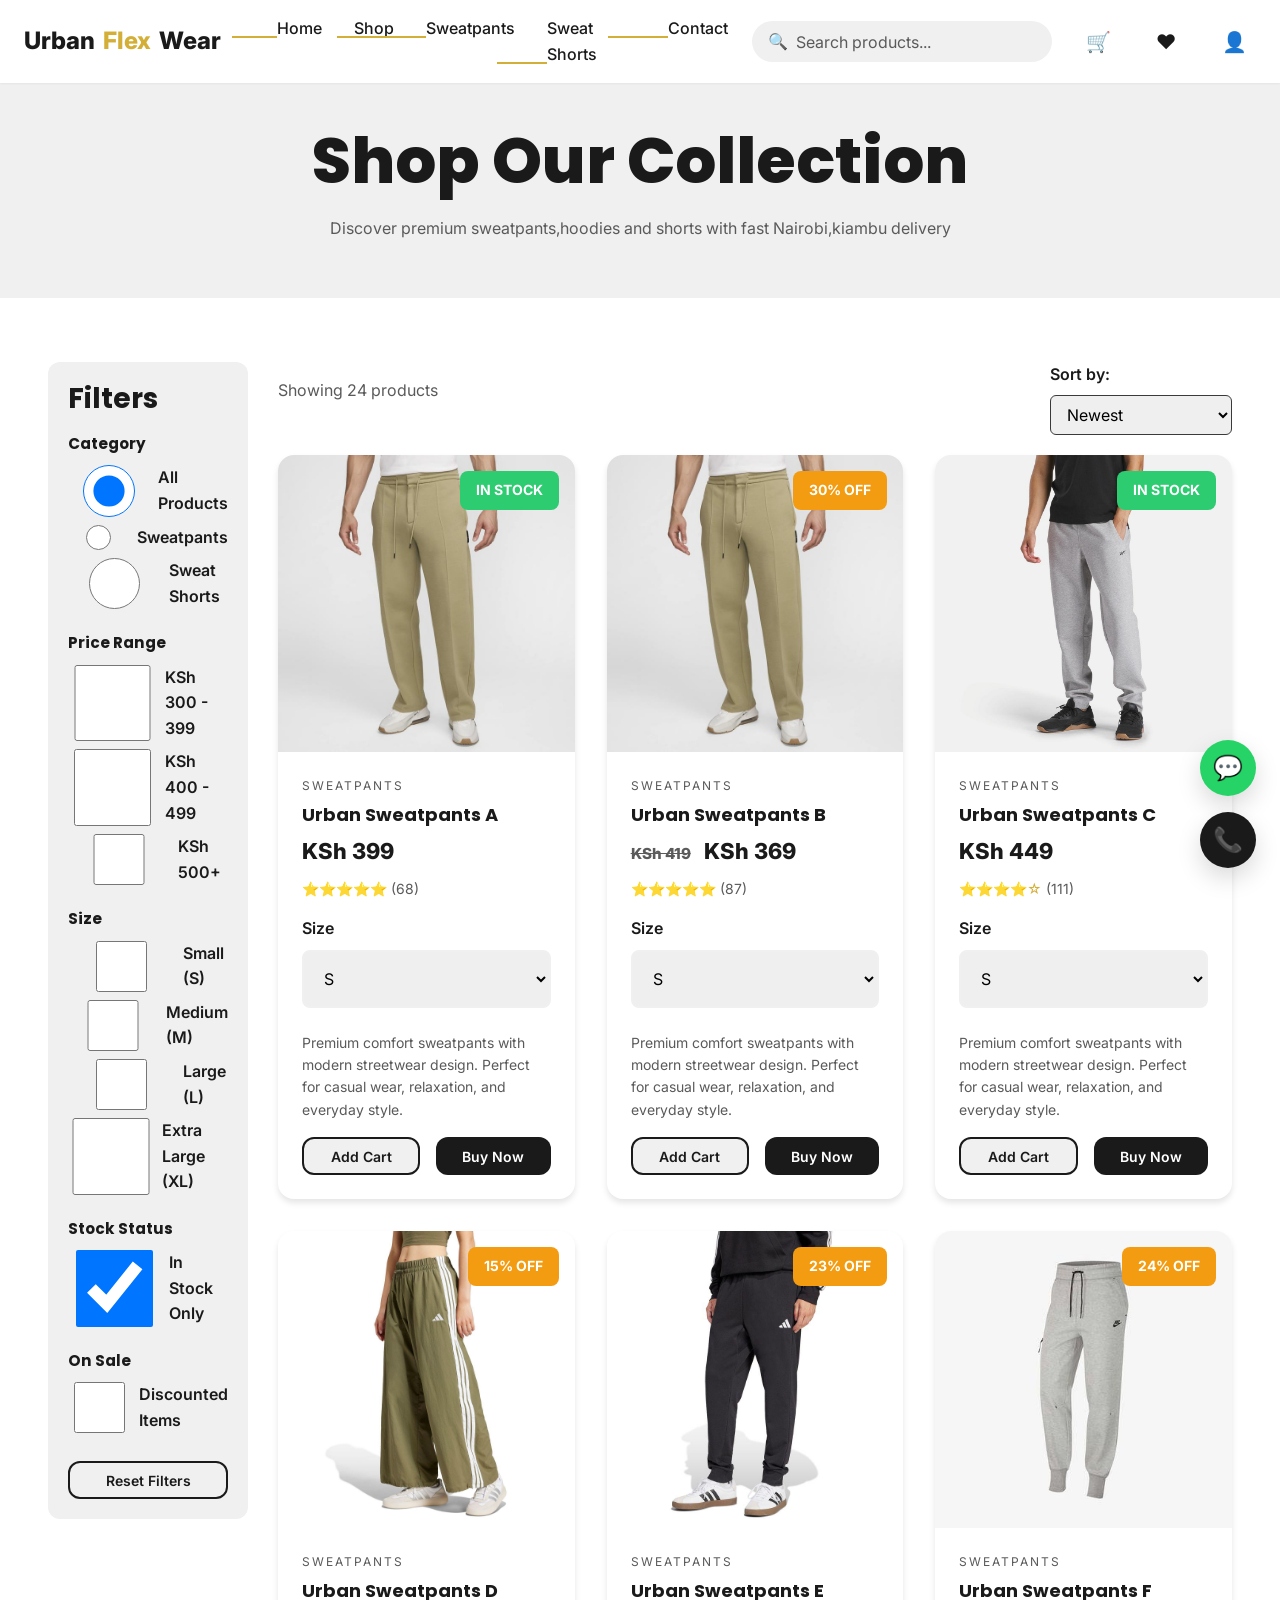
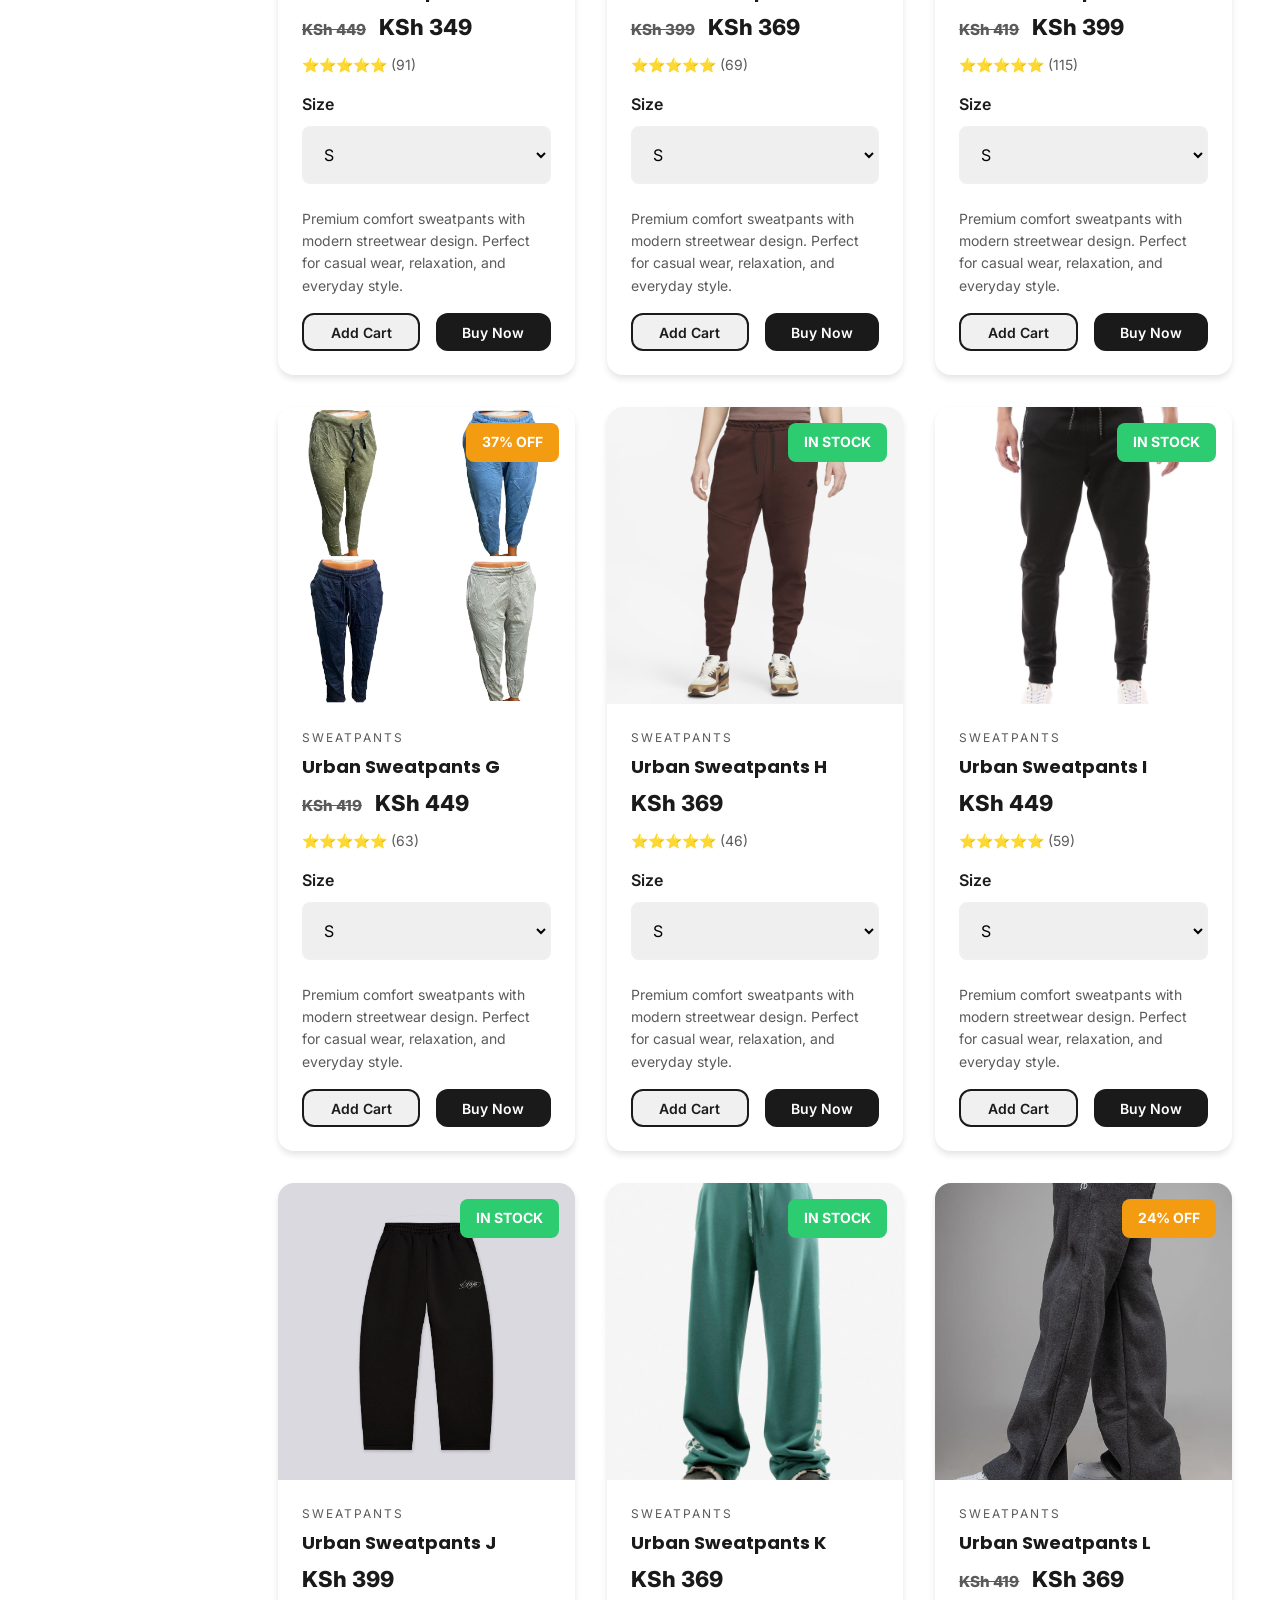
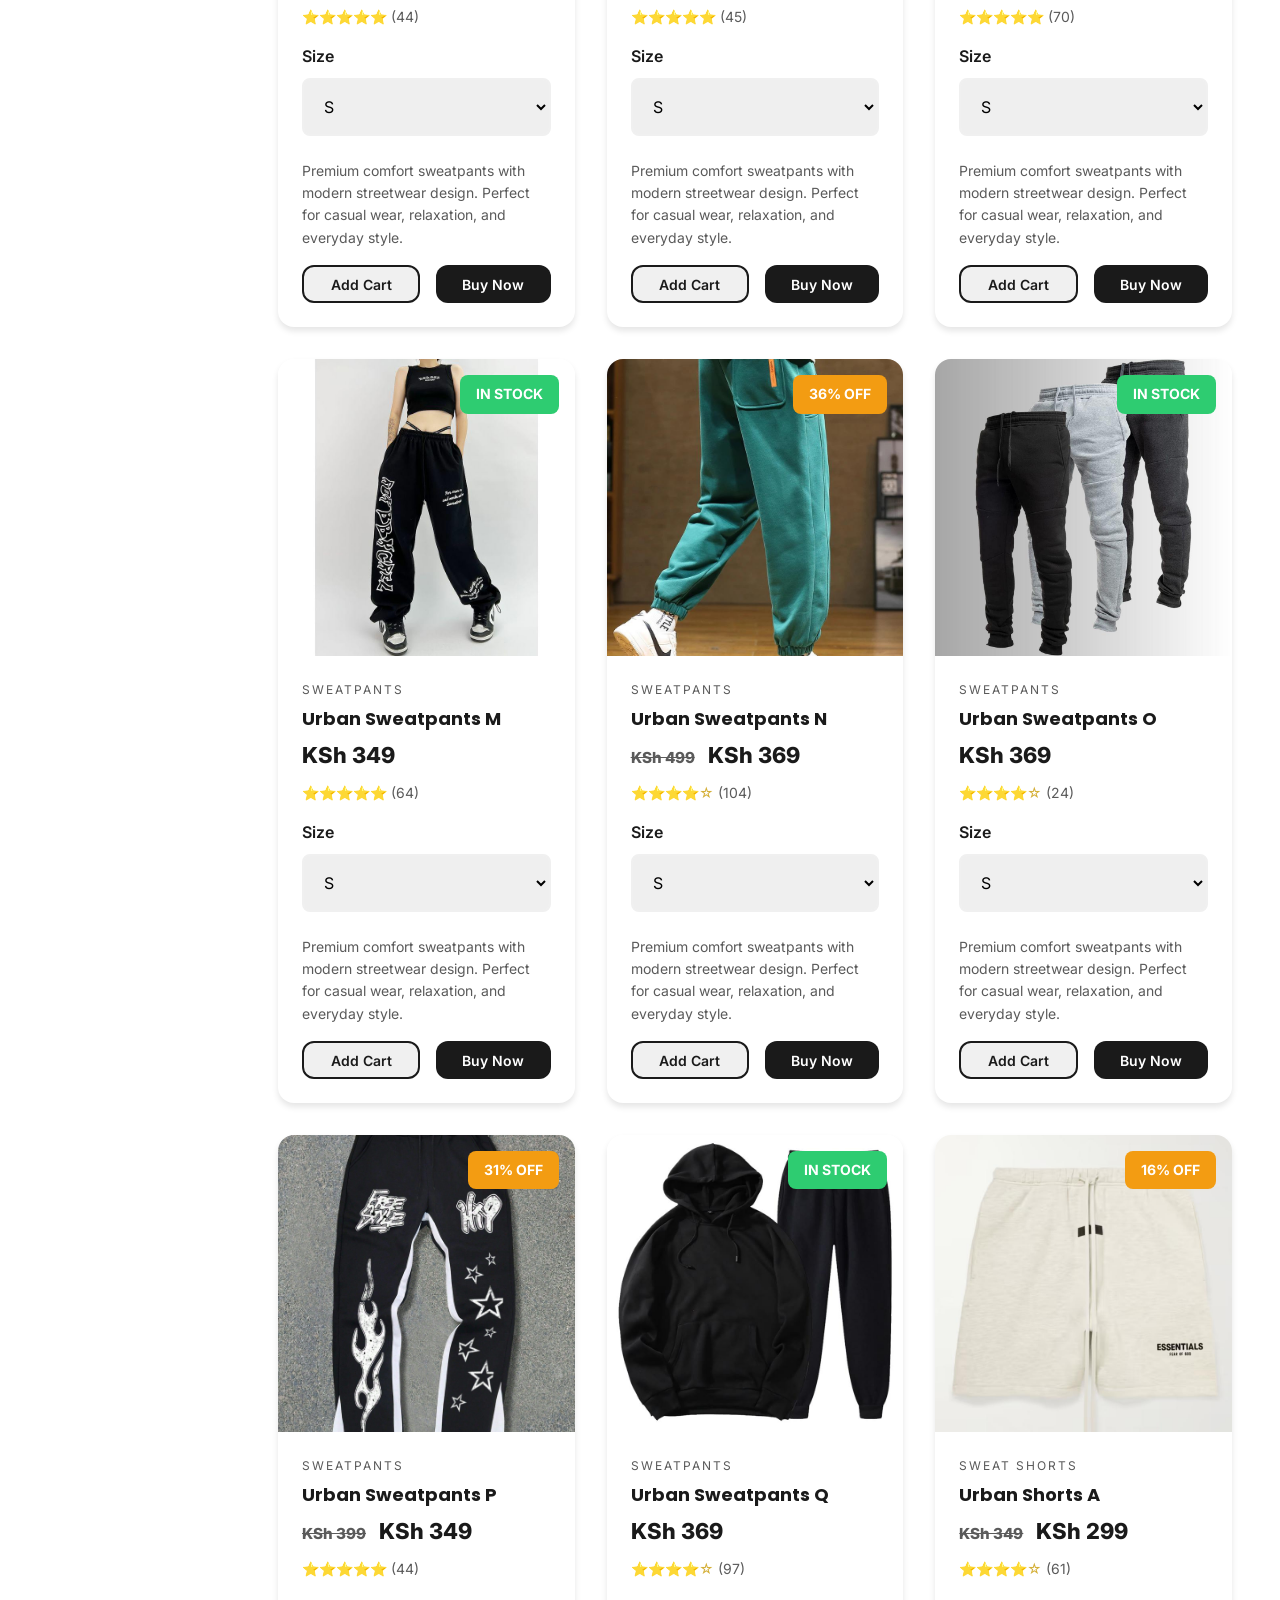
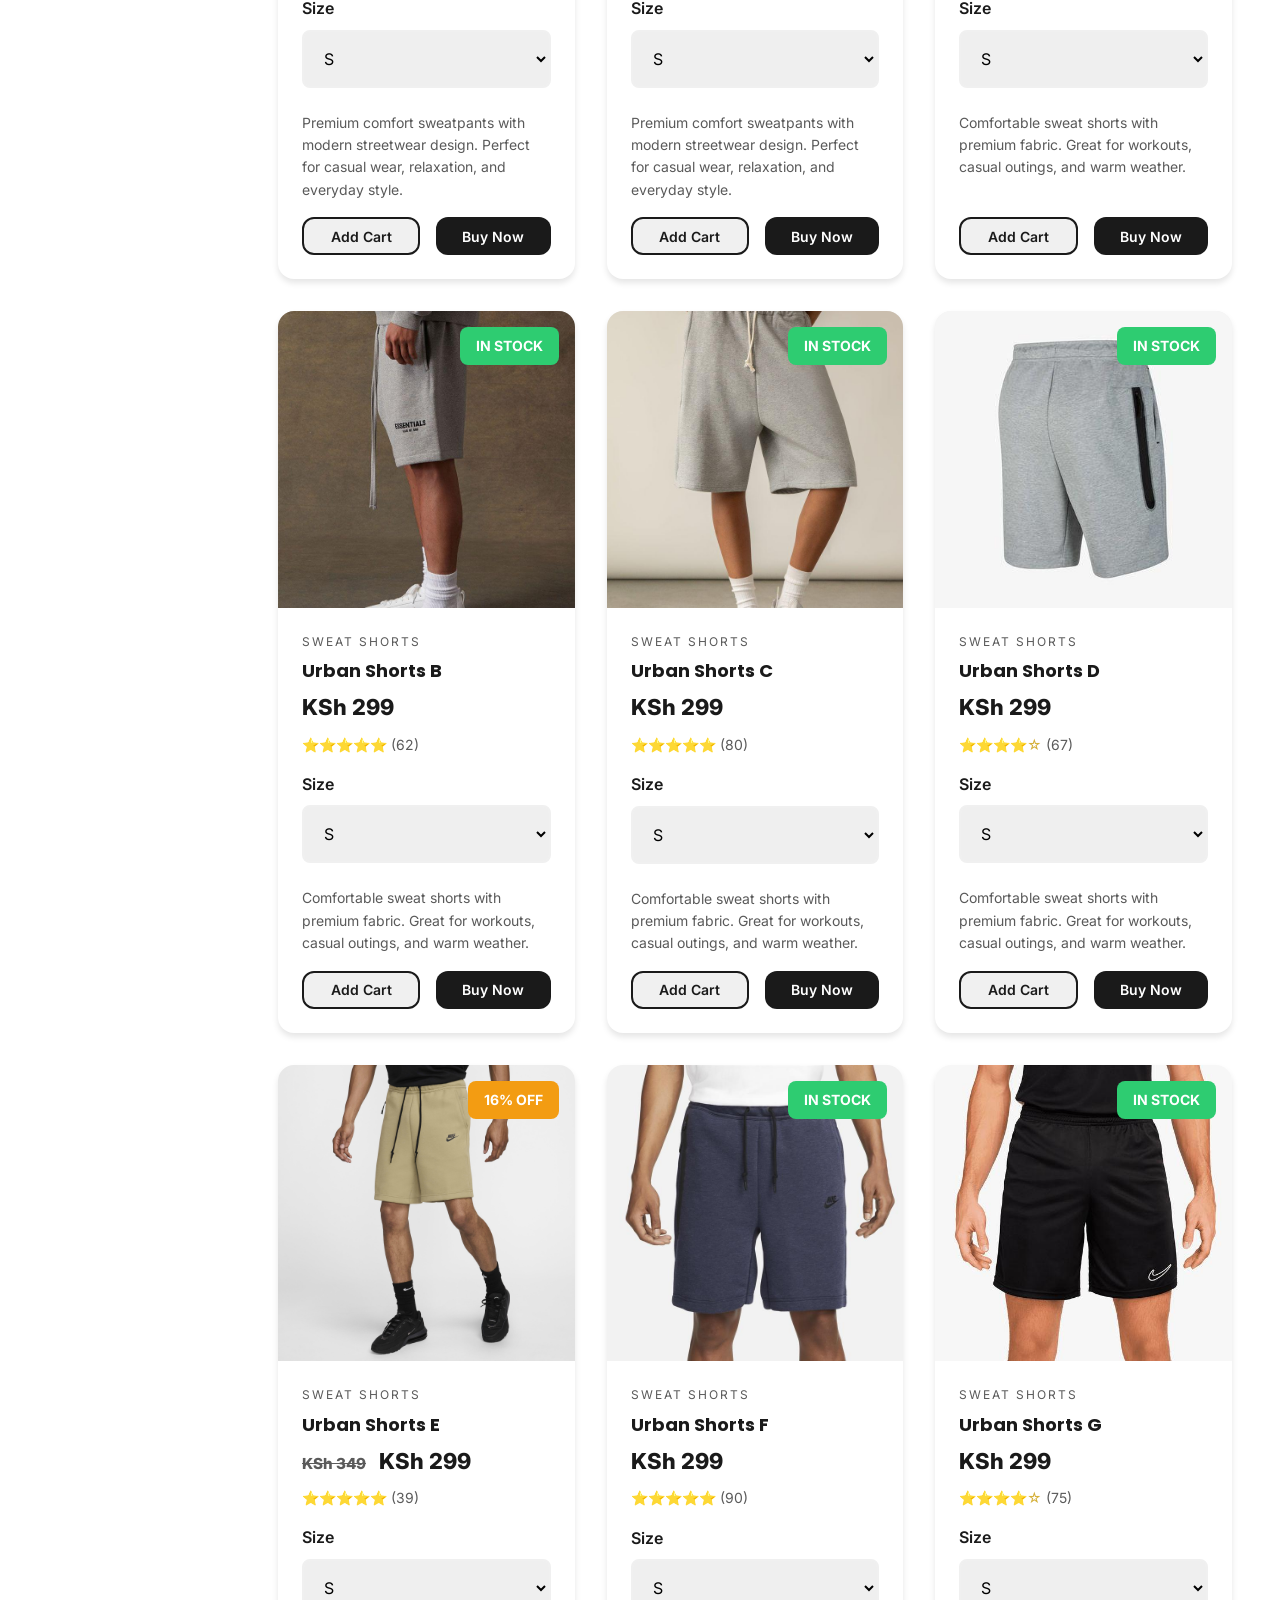
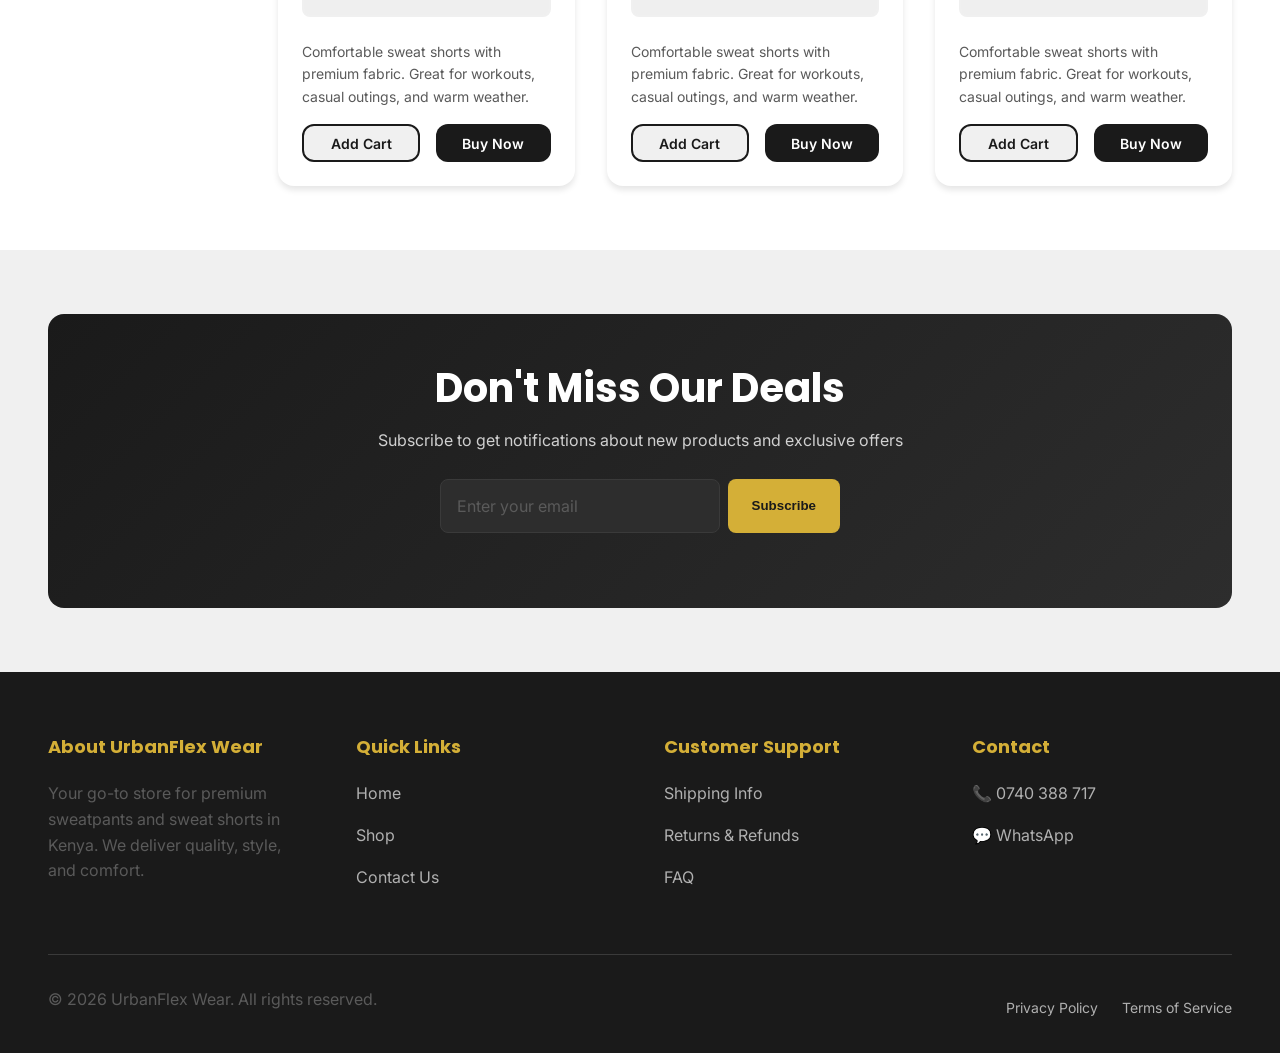
==== commit ca779b1e: "Add files via upload" ====
--- a/shop.html
+++ b/shop.html
@@ -48,7 +48,7 @@
     <section style="background-color: var(--light-grey); padding: 40px 0; text-align: center;">
         <div class="container">
             <h1>Shop Our Collection</h1>
-            <p style="margin-top: 10px; color: var(--medium-grey);">Discover premium sweatpants and shorts with fast Nairobi delivery</p>
+            <p style="margin-top: 10px; color: var(--medium-grey);">Discover premium sweatpants,hoodies and shorts with fast Nairobi,kiambu delivery</p>
         </div>
     </section>
 
--- a/assets/css/main.css
+++ b/assets/css/main.css
@@ -1136,6 +1136,15 @@
         flex-direction: column;
         text-align: center;
     }
+    
+    .product-actions {
+        flex-direction: column;
+        gap: var(--spacing-sm);
+    }
+    
+    .product-actions .btn {
+        width: 100%;
+    }
 }
 
 @media (max-width: 480px) {
